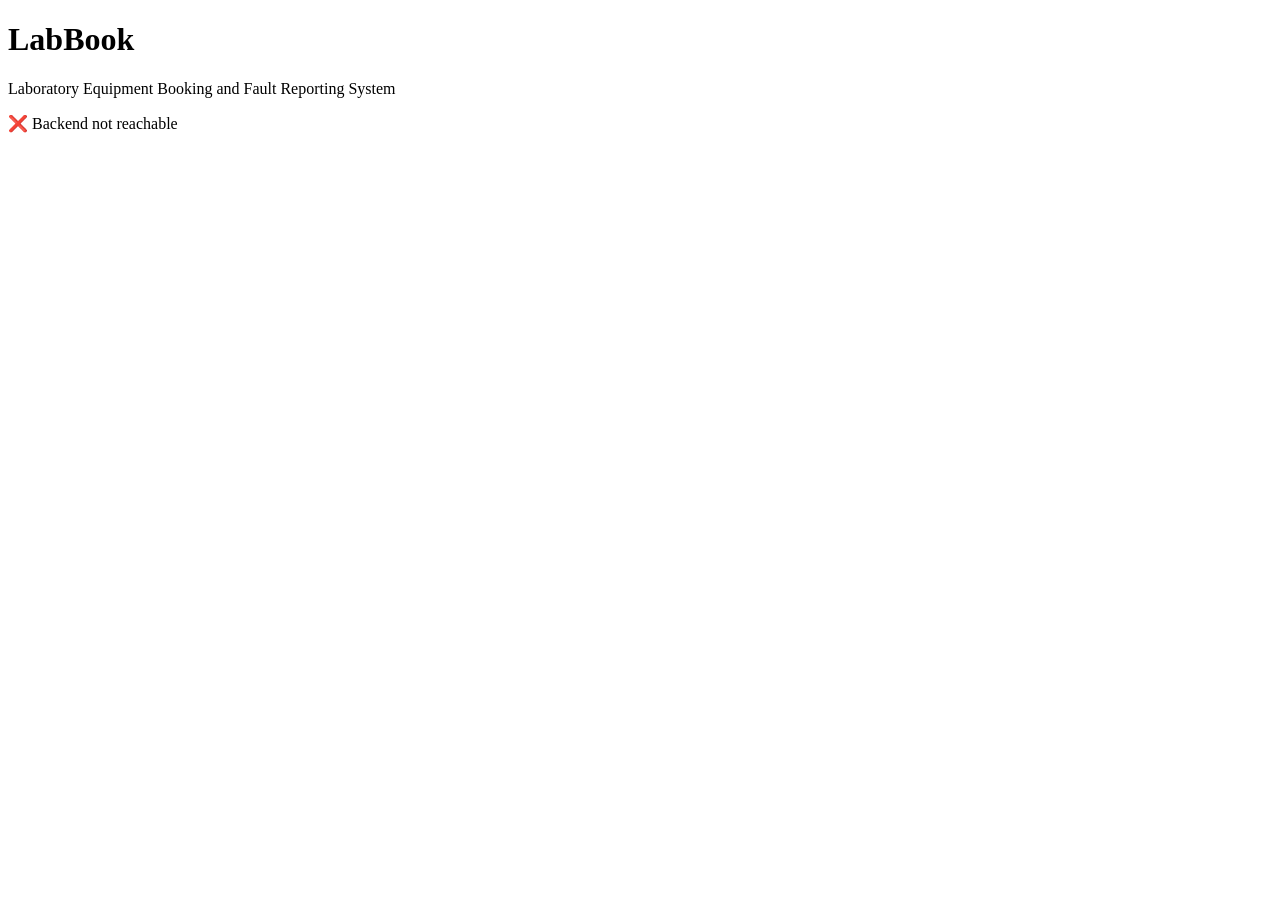
==== frontend/index.html @ 066f7667 "feat: add Flask backend with health API and first frontend page" ====
<!DOCTYPE html>
<html lang="en">
<head>
  <meta charset="UTF-8">
  <meta name="viewport" content="width=device-width, initial-scale=1.0">
  <title>LabBook</title>
</head>
<body>
  <h1>LabBook</h1>
  <p>Laboratory Equipment Booking and Fault Reporting System</p>

  <!-- The message from the backend will appear here -->
  <p id="status">Checking backend...</p>

  <script>
    // The frontend asks the backend for data using fetch()
    fetch("/api/health")
      .then(response => response.json())      // turn the reply into a JavaScript object
      .then(data => {
        // show the backend's message on the page
        document.getElementById("status").textContent = "✅ " + data.message;
      })
      .catch(() => {
        document.getElementById("status").textContent = "❌ Backend not reachable";
      });
  </script>
</body>
</html>
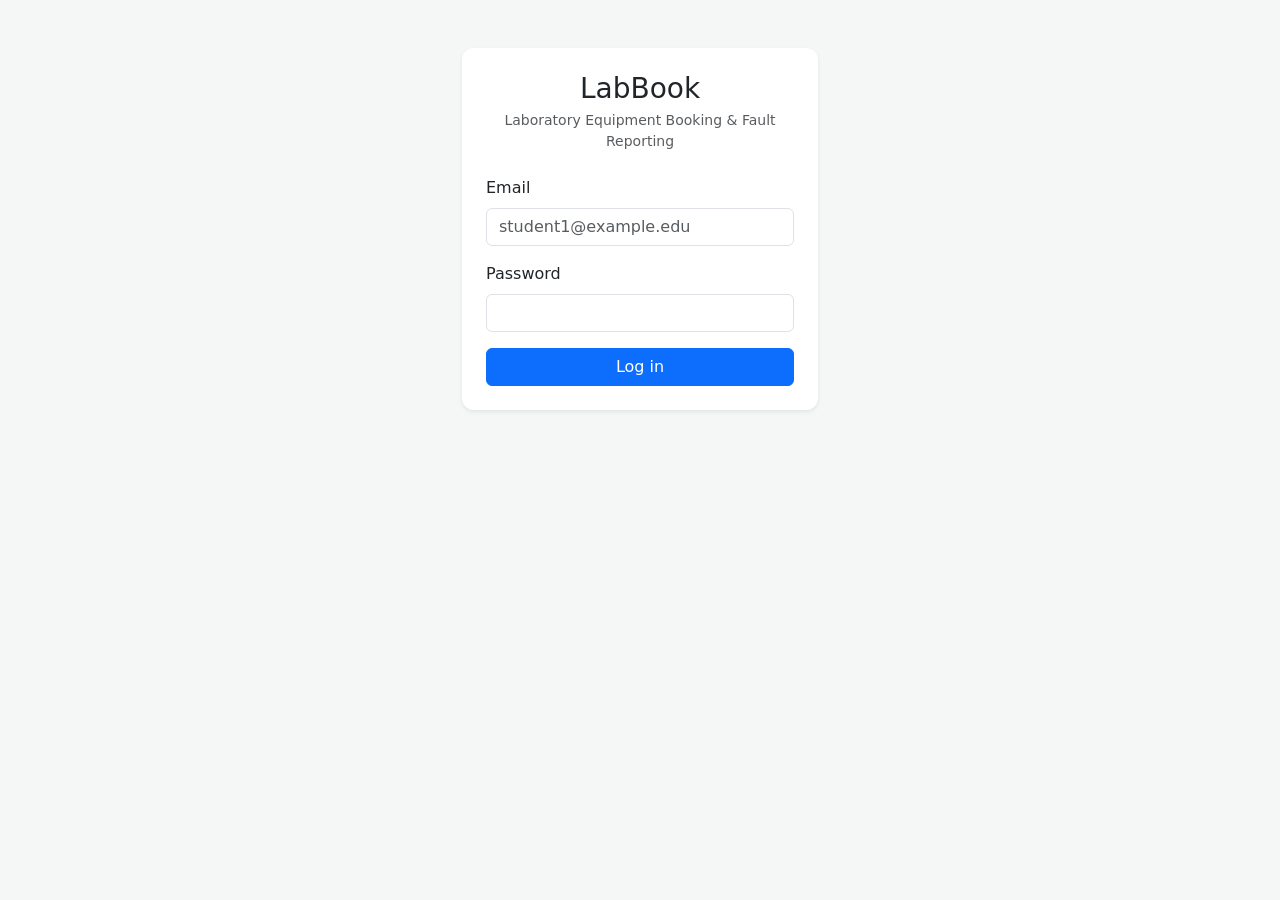
==== commit 58b23950: "feat: add database, seed data, login API and login page" ====
--- a/frontend/index.html
+++ b/frontend/index.html
@@ -3,26 +3,45 @@
 <head>
   <meta charset="UTF-8">
   <meta name="viewport" content="width=device-width, initial-scale=1.0">
-  <title>LabBook</title>
+  <title>Login – LabBook</title>
+  <!-- Bootstrap 5 (styling library) -->
+  <link href="https://cdn.jsdelivr.net/npm/bootstrap@5.3.3/dist/css/bootstrap.min.css" rel="stylesheet">
+  <!-- Our own styles -->
+  <link href="css/style.css" rel="stylesheet">
 </head>
-<body>
-  <h1>LabBook</h1>
-  <p>Laboratory Equipment Booking and Fault Reporting System</p>
+<body class="login-page">
+  <main class="container">
+    <div class="row justify-content-center">
+      <div class="col-12 col-sm-10 col-md-6 col-lg-4">
+        <div class="card shadow-sm mt-5">
+          <div class="card-body p-4">
 
-  <!-- The message from the backend will appear here -->
-  <p id="status">Checking backend...</p>
+            <h1 class="h3 mb-1 text-center">LabBook</h1>
+            <p class="text-muted text-center small mb-4">Laboratory Equipment Booking &amp; Fault Reporting</p>
 
-  <script>
-    // The frontend asks the backend for data using fetch()
-    fetch("/api/health")
-      .then(response => response.json())      // turn the reply into a JavaScript object
-      .then(data => {
-        // show the backend's message on the page
-        document.getElementById("status").textContent = "✅ " + data.message;
-      })
-      .catch(() => {
-        document.getElementById("status").textContent = "❌ Backend not reachable";
-      });
-  </script>
+            <!-- Success / error messages appear here -->
+            <div id="message" class="d-none"></div>
+
+            <form id="login-form" novalidate>
+              <div class="mb-3">
+                <label for="email" class="form-label">Email</label>
+                <input type="email" id="email" class="form-control" placeholder="student1@example.edu" autocomplete="username">
+              </div>
+              <div class="mb-3">
+                <label for="password" class="form-label">Password</label>
+                <input type="password" id="password" class="form-control" autocomplete="current-password">
+              </div>
+              <button type="submit" class="btn btn-primary w-100">Log in</button>
+            </form>
+
+          </div>
+        </div>
+      </div>
+    </div>
+  </main>
+
+  <!-- Load our JavaScript: the helper first, then this page's script -->
+  <script src="js/api.js"></script>
+  <script src="js/login.js"></script>
 </body>
 </html>
--- a/frontend/css/style.css
+++ b/frontend/css/style.css
@@ -0,0 +1,9 @@
+/* Our own small styles (Bootstrap does most of the work) */
+body {
+    background-color: #f4f7f6;
+}
+
+.login-page .card {
+    border: none;
+    border-radius: 12px;
+}
